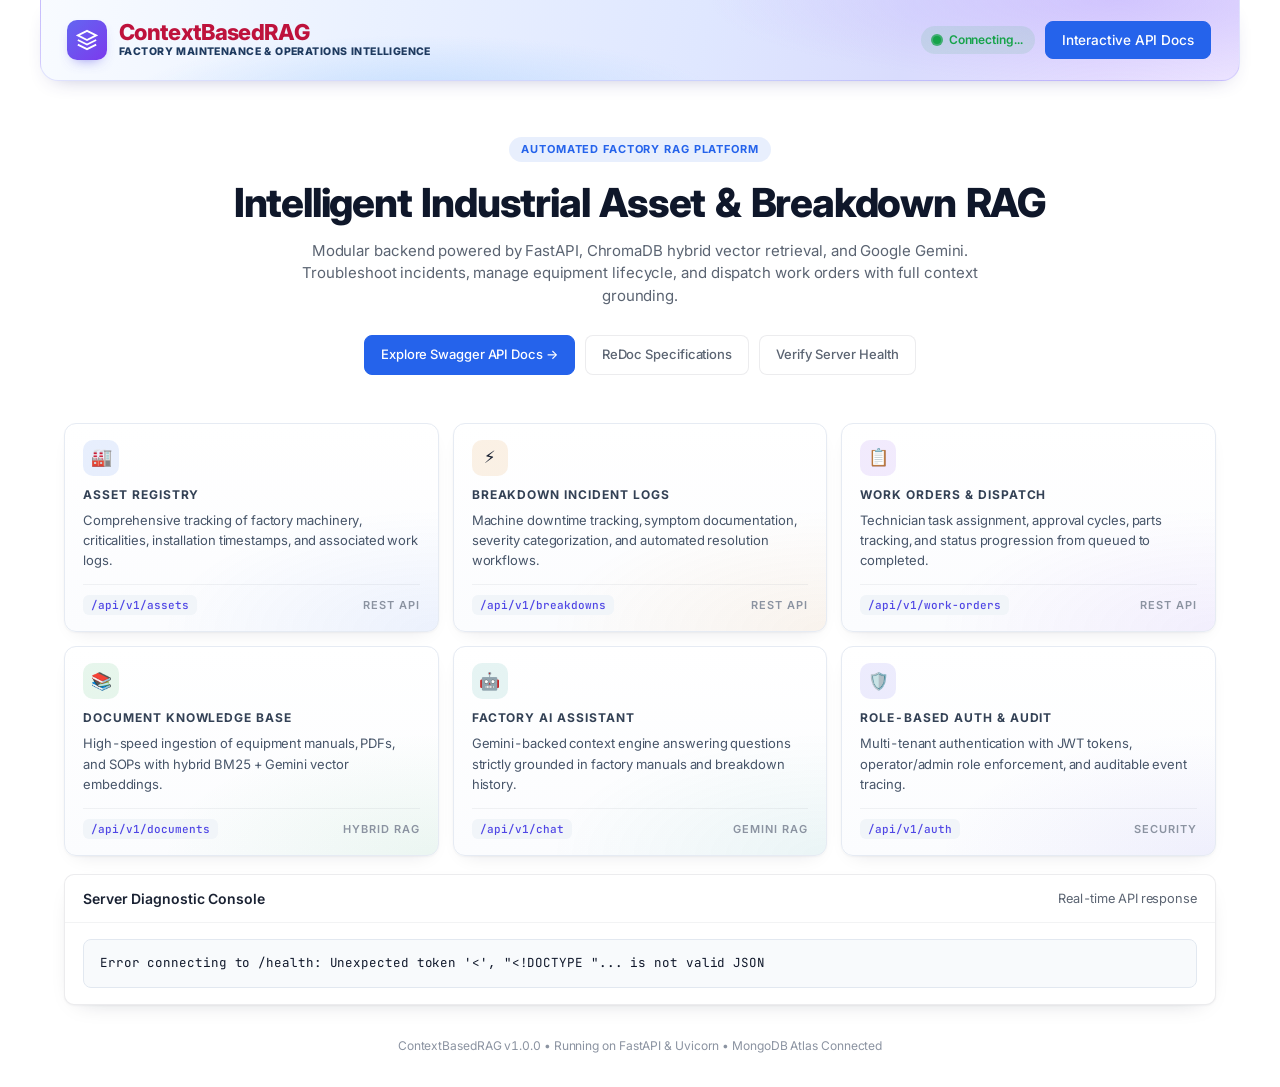
==== frontend/index.html @ 3ccd3228 "Rebuild as a factory maintenance assistant with conflict warnings Replace the banking app with a fac" ====
<!DOCTYPE html>
<html lang="en">
<head>
  <meta charset="UTF-8">
  <meta name="viewport" content="width=device-width, initial-scale=1.0">
  <title>ContextBasedRAG — Factory Intelligence & Maintenance Platform</title>
  <link rel="preconnect" href="https://fonts.googleapis.com">
  <link rel="preconnect" href="https://fonts.gstatic.com" crossorigin>
  <link href="https://fonts.googleapis.com/css2?family=Inter:wght@300;400;500;600;700;800&family=JetBrains+Mono:wght@400;500&display=swap" rel="stylesheet">
  <style>
    /* Same design system as the application (frontend/css/app.css) */
    :root {
      --font: 'Inter', system-ui, -apple-system, sans-serif;
      --font-mono: 'JetBrains Mono', ui-monospace, monospace;
      --bg-page: #ffffff;
      --bg-secondary: #f8fafc;
      --bg-tertiary: #f1f5f9;
      --ink: #1a2233;
      --ink-strong: #0f172a;
      --ink-soft: #5b6472;
      --ink-mute: #8b93a1;
      --line: rgba(15, 23, 42, 0.08);
      --line-soft: rgba(15, 23, 42, 0.05);
      --border: #e2e8f0;
      --brand: #2563eb;
      --brand-hover: #1d4ed8;
      --brand-light: rgba(37, 99, 235, 0.10);
      --indigo: #4f46e5;
      --violet: #7c3aed;
      --green: #16a34a;
      --maroon: #be123c;
      --shadow-card: 0 1px 2px rgba(15, 23, 42, .04), 0 8px 24px -16px rgba(15, 23, 42, .28);
      --shadow-kpi: 0 1px 2px rgba(15, 23, 42, .04), 0 8px 20px -12px rgba(15, 23, 42, .14);
      --spring: cubic-bezier(.34, 1.56, .64, 1);
      --text-muted: var(--ink-soft);
    }

    * { box-sizing: border-box; margin: 0; padding: 0; }

    body {
      background: var(--bg-page);
      color: var(--ink);
      font-family: var(--font);
      font-size: 14px;
      line-height: 1.5;
      letter-spacing: -0.006em;
      -webkit-font-smoothing: antialiased;
      font-variant-numeric: tabular-nums;
      min-height: 100vh;
      display: flex;
      flex-direction: column;
      overflow-x: hidden;
    }

    :focus-visible { outline: 2px solid #6366f1; outline-offset: 2px; }

    .container { max-width: 1200px; margin: 0 auto; padding: 0 24px 24px; width: 100%; flex: 1; display: flex; flex-direction: column; }

    /* Header: the sky band */
    header {
      display: flex; justify-content: space-between; align-items: center; gap: 16px; flex-wrap: wrap;
      margin: 0 -24px; padding: 20px 28px 20px 26px;
      background:
        radial-gradient(55% 170% at 90% 0%, rgba(196, 181, 253, .6) 0%, transparent 62%),
        radial-gradient(40% 130% at 32% 125%, rgba(191, 219, 254, .9) 0%, transparent 62%),
        linear-gradient(100deg, #f8fbff 0%, #eaf1ff 28%, #dfe7ff 55%, #d9dcfd 72%, #e4dcff 88%, #ece4ff 100%);
      border: 1px solid rgba(99, 102, 241, .16); border-top: 0;
      border-radius: 0 0 18px 18px;
      box-shadow: 0 8px 22px -14px rgba(49, 46, 129, .45);
    }

    .brand { display: flex; align-items: center; gap: 12px; text-decoration: none; color: inherit; }
    .logo-badge {
      width: 40px; height: 40px; border-radius: 10px; display: flex; align-items: center; justify-content: center;
      background: linear-gradient(135deg, #6366f1, #7c3aed);
      box-shadow: 0 6px 14px -8px rgba(79, 70, 229, .8);
    }
    .logo-badge svg { width: 22px; height: 22px; fill: none; stroke: #fff; stroke-width: 2; }
    .brand-text h1 { font-size: 22px; font-weight: 800; letter-spacing: -0.03em; line-height: 1.1; color: var(--maroon); }
    .brand-text p { font-size: 10.5px; font-weight: 800; text-transform: uppercase; letter-spacing: .04em; color: #1e3a5f; }

    .nav-actions { display: flex; align-items: center; gap: 10px; flex-wrap: wrap; }
    .live-status {
      display: inline-flex; align-items: center; gap: 8px; padding: 5px 12px; border-radius: 14px;
      background: rgba(22, 163, 74, .1); color: var(--green); font-size: 12px; font-weight: 600;
    }
    .ping-dot { width: 8px; height: 8px; background: var(--green); border-radius: 50%; position: relative; }
    .ping-dot::after {
      content: ''; position: absolute; top: -2px; left: -2px; width: 12px; height: 12px;
      background: var(--green); border-radius: 50%; opacity: .75;
      animation: ping 1.8s cubic-bezier(0, 0, .2, 1) infinite;
    }
    @keyframes ping { 75%, 100% { transform: scale(2.2); opacity: 0; } }

    /* Hero */
    .hero { padding: 56px 0 40px; text-align: center; max-width: 840px; margin: 0 auto; }
    .pill-tag {
      display: inline-block; padding: 4px 12px; border-radius: 14px; margin-bottom: 18px;
      background: var(--brand-light); color: var(--brand);
      font-size: 11px; font-weight: 700; letter-spacing: .08em; text-transform: uppercase;
    }
    .hero-title { font-size: 40px; font-weight: 800; letter-spacing: -0.03em; line-height: 1.15; margin-bottom: 14px; color: var(--ink-strong); }
    .hero-subtitle { font-size: 15px; color: var(--ink-soft); margin: 0 auto 28px; max-width: 680px; }
    .cta-group { display: flex; justify-content: center; gap: 10px; flex-wrap: wrap; }

    /* Buttons: light sweep + spring lift */
    .btn {
      position: relative; overflow: hidden;
      display: inline-flex; align-items: center; gap: 6px; padding: 9px 16px;
      border-radius: 8px; border: 1px solid var(--line); background: #fff; color: var(--ink-soft);
      font: 500 13px/1.5 var(--font); text-decoration: none; cursor: pointer;
      transition: background .18s ease, border-color .18s ease, color .18s ease, transform .28s var(--spring), box-shadow .28s var(--spring);
    }
    .btn::before {
      content: ''; position: absolute; top: 0; bottom: 0; left: -150%; width: 55%; transform: skewX(-18deg); pointer-events: none;
      background: linear-gradient(90deg, transparent, rgba(255, 255, 255, .75), transparent);
    }
    .btn:hover::before, .btn:focus-visible::before { left: 150%; transition: left .6s ease; }
    .btn:hover { transform: translateY(-2px) scale(1.015); box-shadow: 0 10px 24px -8px rgba(15, 23, 42, .30), 0 2px 6px -2px rgba(15, 23, 42, .18); }
    .btn:active { transform: translateY(0); box-shadow: 0 3px 8px -4px rgba(15, 23, 42, .3); }
    .btn-primary { background: var(--brand); border-color: var(--brand); color: #fff; }
    .btn-primary:hover { background: var(--brand-hover); border-color: var(--brand-hover); }
    .btn-secondary:hover { background: var(--bg-secondary); color: var(--ink); }

    /* Feature cards, in the KPI-card style */
    .grid { display: grid; grid-template-columns: repeat(3, minmax(0, 1fr)); gap: 14px; margin-top: 8px; }
    .card {
      --tone: #2563eb; --tone-bg: rgba(37, 99, 235, .10); --tone-wash: rgba(37, 99, 235, .07); --tone-line: rgba(37, 99, 235, .35);
      position: relative; overflow: hidden; padding: 16px 18px; border-radius: 12px; border: 1px solid #e6ebf3;
      background: radial-gradient(120% 95% at 100% 100%, var(--tone-wash), transparent 62%), linear-gradient(180deg, #fff, #fbfcfe);
      box-shadow: var(--shadow-kpi);
      transition: transform .25s ease, border-color .25s ease, box-shadow .25s ease;
    }
    .card:nth-child(2) { --tone: #d97706; --tone-bg: rgba(217, 119, 6, .10); --tone-wash: rgba(217, 119, 6, .07); --tone-line: rgba(217, 119, 6, .35); }
    .card:nth-child(3) { --tone: #7c3aed; --tone-bg: rgba(124, 58, 237, .10); --tone-wash: rgba(124, 58, 237, .07); --tone-line: rgba(124, 58, 237, .35); }
    .card:nth-child(4) { --tone: #16a34a; --tone-bg: rgba(22, 163, 74, .10); --tone-wash: rgba(22, 163, 74, .07); --tone-line: rgba(22, 163, 74, .35); }
    .card:nth-child(5) { --tone: #0d9488; --tone-bg: rgba(13, 148, 136, .10); --tone-wash: rgba(13, 148, 136, .07); --tone-line: rgba(13, 148, 136, .35); }
    .card:nth-child(6) { --tone: #4f46e5; --tone-bg: rgba(79, 70, 229, .10); --tone-wash: rgba(79, 70, 229, .07); --tone-line: rgba(79, 70, 229, .35); }
    .card:hover { transform: translateY(-3px); border-color: var(--tone-line); box-shadow: 0 18px 34px -16px var(--tone-line); }
    .card-icon { width: 36px; height: 36px; border-radius: 10px; background: var(--tone-bg); display: flex; align-items: center; justify-content: center; margin-bottom: 10px; font-size: 17px; }
    .card-title { font-size: 12px; font-weight: 700; text-transform: uppercase; letter-spacing: .08em; color: #334155; margin-bottom: 6px; transition: color .25s ease; }
    .card:hover .card-title { color: var(--tone); }
    .card-desc { color: #475569; font-size: 13px; line-height: 1.55; margin-bottom: 14px; }
    .card-meta { display: flex; align-items: center; justify-content: space-between; border-top: 1px solid var(--line-soft); padding-top: 10px; font-size: 11px; color: var(--ink-mute); font-weight: 600; text-transform: uppercase; letter-spacing: .09em; }
    .endpoint-tag { font-family: var(--font-mono); text-transform: none; letter-spacing: 0; font-weight: 500; background: var(--bg-tertiary); padding: 2px 8px; border-radius: 6px; color: var(--indigo); }

    /* Diagnostic panel */
    .status-panel { margin-top: 18px; background: #fff; border: 1px solid var(--line); border-radius: 10px; box-shadow: var(--shadow-card); overflow: hidden; }
    .status-header { display: flex; justify-content: space-between; align-items: center; gap: 12px; padding: 13px 18px; border-bottom: 1px solid var(--line-soft); }
    .status-header h3 { font-size: 14px; font-weight: 600; }
    .terminal-box { margin: 16px 18px; background: var(--bg-secondary); border: 1px solid var(--border); border-radius: 8px; padding: 14px 16px; font-family: var(--font-mono); font-size: 12.5px; color: var(--ink-strong); white-space: pre-wrap; overflow-x: auto; max-height: 240px; }

    footer { margin-top: auto; padding: 32px 0 8px; text-align: center; color: var(--ink-mute); font-size: 12px; }

    ::-webkit-scrollbar { width: 6px; height: 6px; }
    ::-webkit-scrollbar-track { background: #f8fafc; }
    ::-webkit-scrollbar-thumb { background: #cbd5e1; border-radius: 3px; }

    @media (max-width: 980px) { .grid { grid-template-columns: repeat(2, minmax(0, 1fr)); } .hero-title { font-size: 32px; } }
    @media (max-width: 640px) {
      .grid { grid-template-columns: 1fr; }
      .hero { padding: 36px 0 28px; } .hero-title { font-size: 26px; }
      .cta-group .btn { width: 100%; justify-content: center; }
    }
    @media (prefers-reduced-motion: reduce) {
      *, *::before, *::after { animation: none !important; transition: none !important; }
      .btn:hover, .card:hover { transform: none; }
    }
</style>
</head>
<body>
  <div class="container">
    <header>
      <a href="/" class="brand">
        <div class="logo-badge">
          <svg viewBox="0 0 24 24"><path d="M12 2L2 7l10 5 10-5-10-5zM2 17l10 5 10-5M2 12l10 5 10-5"/></svg>
        </div>
        <div class="brand-text">
          <h1>ContextBasedRAG</h1>
          <p>Factory Maintenance & Operations Intelligence</p>
        </div>
      </a>
      <div class="nav-actions">
        <div id="healthBadge" class="live-status">
          <span class="ping-dot"></span>
          <span id="healthStatusText">System Active</span>
        </div>
        <a href="/docs" class="btn btn-primary" style="padding: 0.5rem 1rem; font-size: 0.85rem;">Interactive API Docs</a>
      </div>
    </header>

    <main>
      <section class="hero">
        <div class="pill-tag">Automated Factory RAG Platform</div>
        <h2 class="hero-title">Intelligent Industrial Asset & Breakdown RAG</h2>
        <p class="hero-subtitle">
          Modular backend powered by FastAPI, ChromaDB hybrid vector retrieval, and Google Gemini.
          Troubleshoot incidents, manage equipment lifecycle, and dispatch work orders with full context grounding.
        </p>
        <div class="cta-group">
          <a href="/docs" class="btn btn-primary" id="openDocsBtn">
            Explore Swagger API Docs →
          </a>
          <a href="/redoc" class="btn btn-secondary" id="openRedocBtn">
            ReDoc Specifications
          </a>
          <button class="btn btn-secondary" id="checkHealthBtn" onclick="fetchHealth()">
            Verify Server Health
          </button>
        </div>
      </section>

      <section class="grid">
        <div class="card">
          <div class="card-icon">🏭</div>
          <h3 class="card-title">Asset Registry</h3>
          <p class="card-desc">Comprehensive tracking of factory machinery, criticalities, installation timestamps, and associated work logs.</p>
          <div class="card-meta">
            <span class="endpoint-tag">/api/v1/assets</span>
            <span>REST API</span>
          </div>
        </div>

        <div class="card">
          <div class="card-icon">⚡</div>
          <h3 class="card-title">Breakdown Incident Logs</h3>
          <p class="card-desc">Machine downtime tracking, symptom documentation, severity categorization, and automated resolution workflows.</p>
          <div class="card-meta">
            <span class="endpoint-tag">/api/v1/breakdowns</span>
            <span>REST API</span>
          </div>
        </div>

        <div class="card">
          <div class="card-icon">📋</div>
          <h3 class="card-title">Work Orders & Dispatch</h3>
          <p class="card-desc">Technician task assignment, approval cycles, parts tracking, and status progression from queued to completed.</p>
          <div class="card-meta">
            <span class="endpoint-tag">/api/v1/work-orders</span>
            <span>REST API</span>
          </div>
        </div>

        <div class="card">
          <div class="card-icon">📚</div>
          <h3 class="card-title">Document Knowledge Base</h3>
          <p class="card-desc">High-speed ingestion of equipment manuals, PDFs, and SOPs with hybrid BM25 + Gemini vector embeddings.</p>
          <div class="card-meta">
            <span class="endpoint-tag">/api/v1/documents</span>
            <span>Hybrid RAG</span>
          </div>
        </div>

        <div class="card">
          <div class="card-icon">🤖</div>
          <h3 class="card-title">Factory AI Assistant</h3>
          <p class="card-desc">Gemini-backed context engine answering questions strictly grounded in factory manuals and breakdown history.</p>
          <div class="card-meta">
            <span class="endpoint-tag">/api/v1/chat</span>
            <span>Gemini RAG</span>
          </div>
        </div>

        <div class="card">
          <div class="card-icon">🛡️</div>
          <h3 class="card-title">Role-Based Auth & Audit</h3>
          <p class="card-desc">Multi-tenant authentication with JWT tokens, operator/admin role enforcement, and auditable event tracing.</p>
          <div class="card-meta">
            <span class="endpoint-tag">/api/v1/auth</span>
            <span>Security</span>
          </div>
        </div>
      </section>

      <section class="status-panel">
        <div class="status-header">
          <h3>Server Diagnostic Console</h3>
          <span style="font-size: 0.8rem; color: var(--text-muted);">Real-time API response</span>
        </div>
        <div class="terminal-box" id="terminalOutput">
          Checking /health endpoint...
        </div>
      </section>
    </main>

    <footer>
      <p>ContextBasedRAG v1.0.0 &bull; Running on FastAPI &amp; Uvicorn &bull; MongoDB Atlas Connected</p>
    </footer>
  </div>

  <script>
    async function fetchHealth() {
      const term = document.getElementById('terminalOutput');
      const badgeText = document.getElementById('healthStatusText');
      term.textContent = 'Calling /health at ' + new Date().toLocaleTimeString() + '...';
      try {
        const res = await fetch('/health');
        const data = await res.json();
        term.textContent = JSON.stringify(data, null, 2);
        if (data.status === 'ok') {
          badgeText.textContent = 'System Healthy';
        }
      } catch (err) {
        term.textContent = 'Error connecting to /health: ' + err.message;
        badgeText.textContent = 'Connecting...';
      }
    }
    // Auto-ping on load
    fetchHealth();
  </script>
</body>
</html>
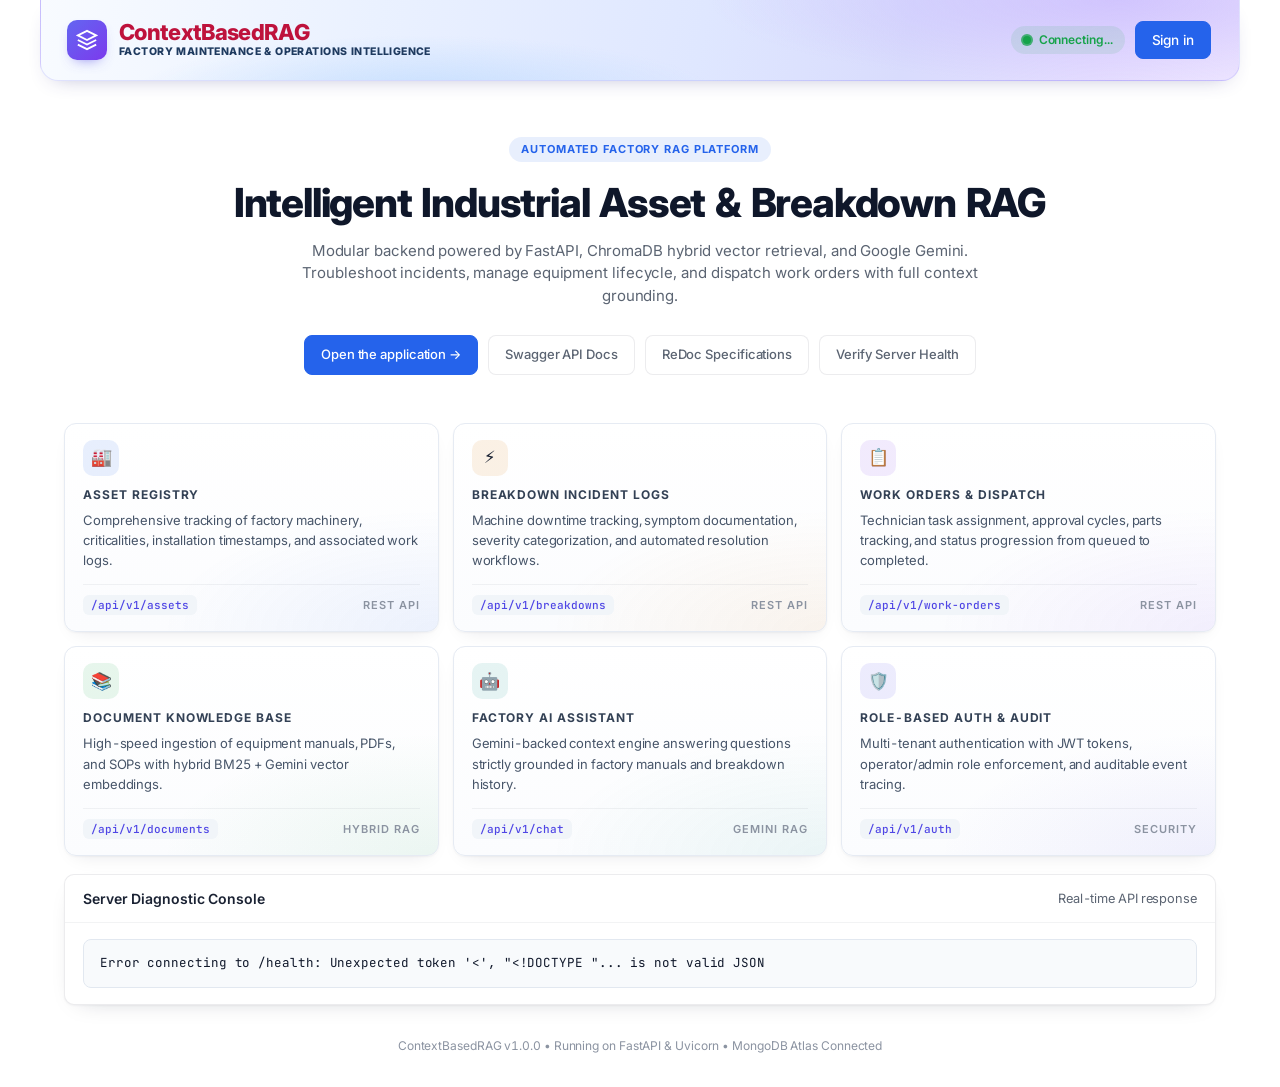
==== commit 8427e8a6: "Name the evaluation figures for what they measure; add the Conflicts page Evaluation: "Recall@k" cou" ====
--- a/frontend/index.html
+++ b/frontend/index.html
@@ -185,7 +185,7 @@
           <span class="ping-dot"></span>
           <span id="healthStatusText">System Active</span>
         </div>
-        <a href="/docs" class="btn btn-primary" style="padding: 0.5rem 1rem; font-size: 0.85rem;">Interactive API Docs</a>
+        <a href="/app" class="btn btn-primary" style="padding: 0.5rem 1rem; font-size: 0.85rem;">Sign in</a>
       </div>
     </header>
 
@@ -198,8 +198,11 @@
           Troubleshoot incidents, manage equipment lifecycle, and dispatch work orders with full context grounding.
         </p>
         <div class="cta-group">
-          <a href="/docs" class="btn btn-primary" id="openDocsBtn">
-            Explore Swagger API Docs →
+          <a href="/app" class="btn btn-primary" id="openAppBtn">
+            Open the application →
+          </a>
+          <a href="/docs" class="btn btn-secondary" id="openDocsBtn">
+            Swagger API Docs
           </a>
           <a href="/redoc" class="btn btn-secondary" id="openRedocBtn">
             ReDoc Specifications
